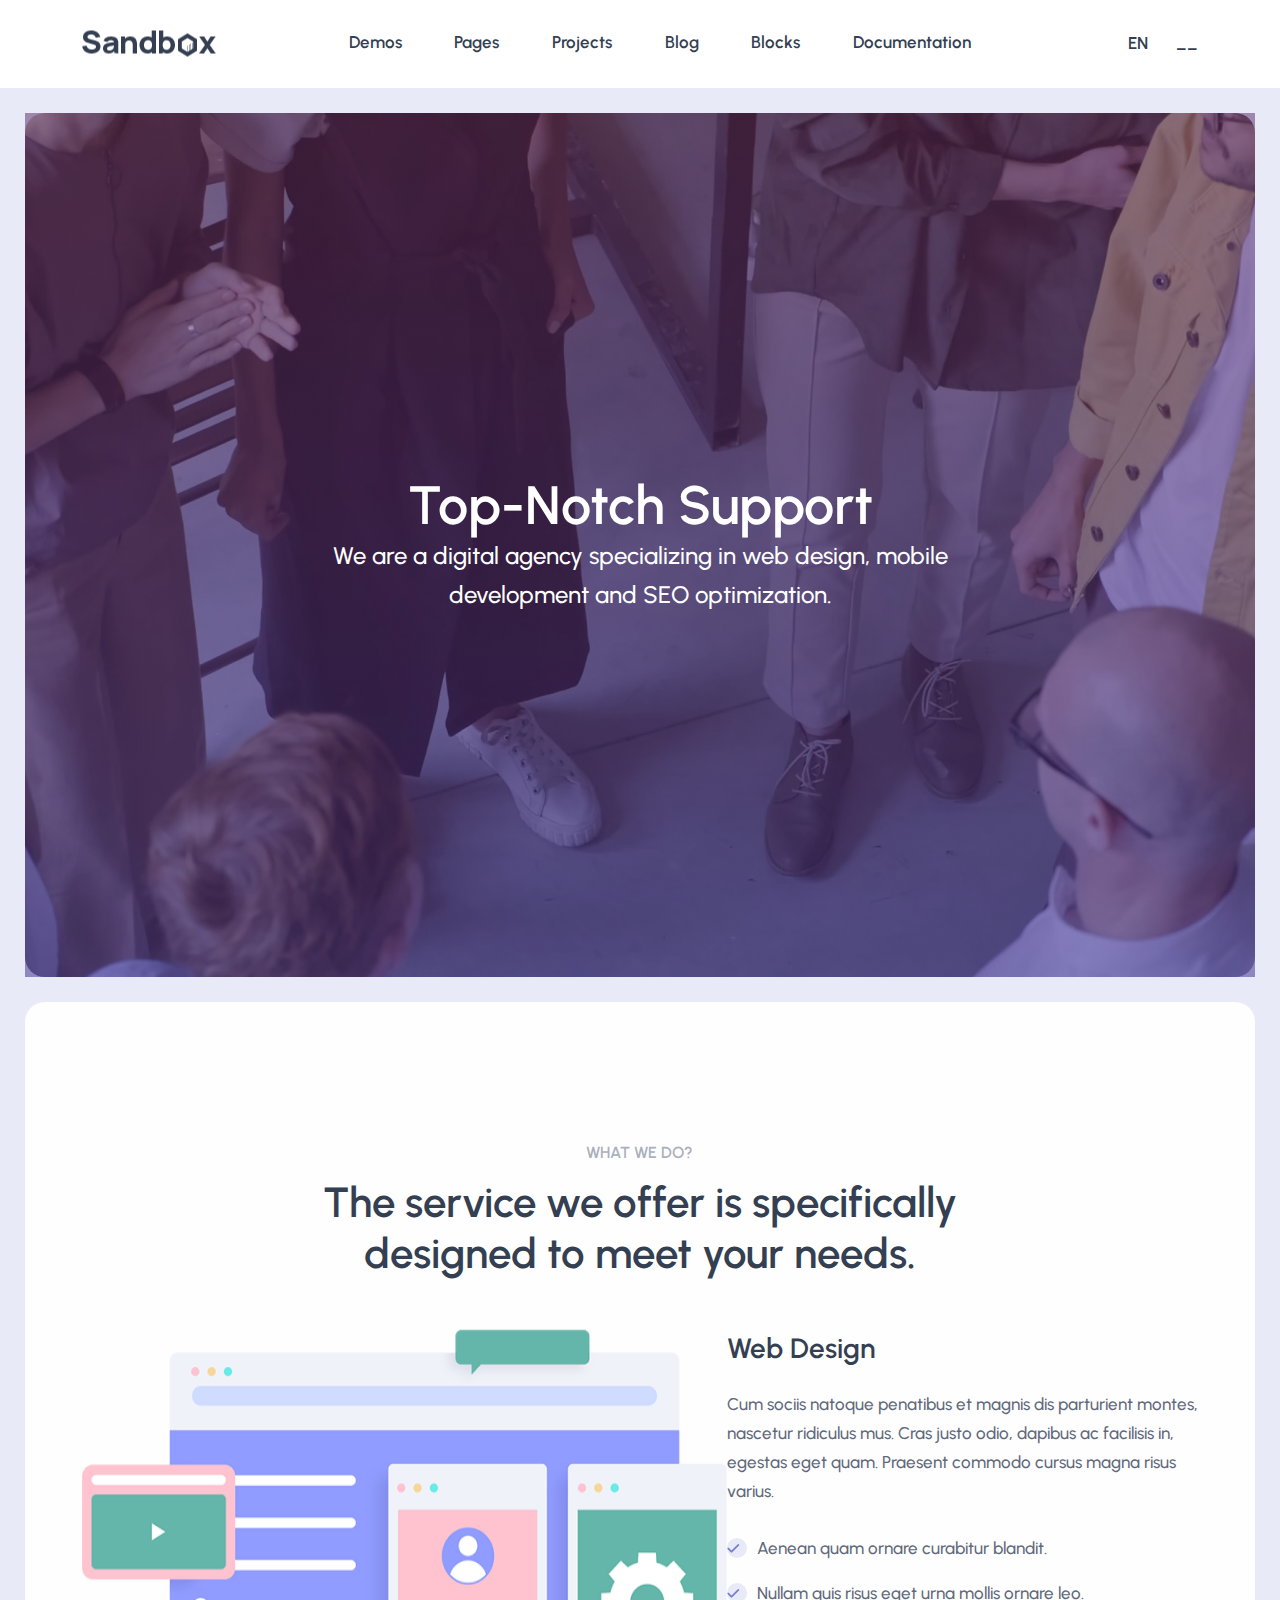
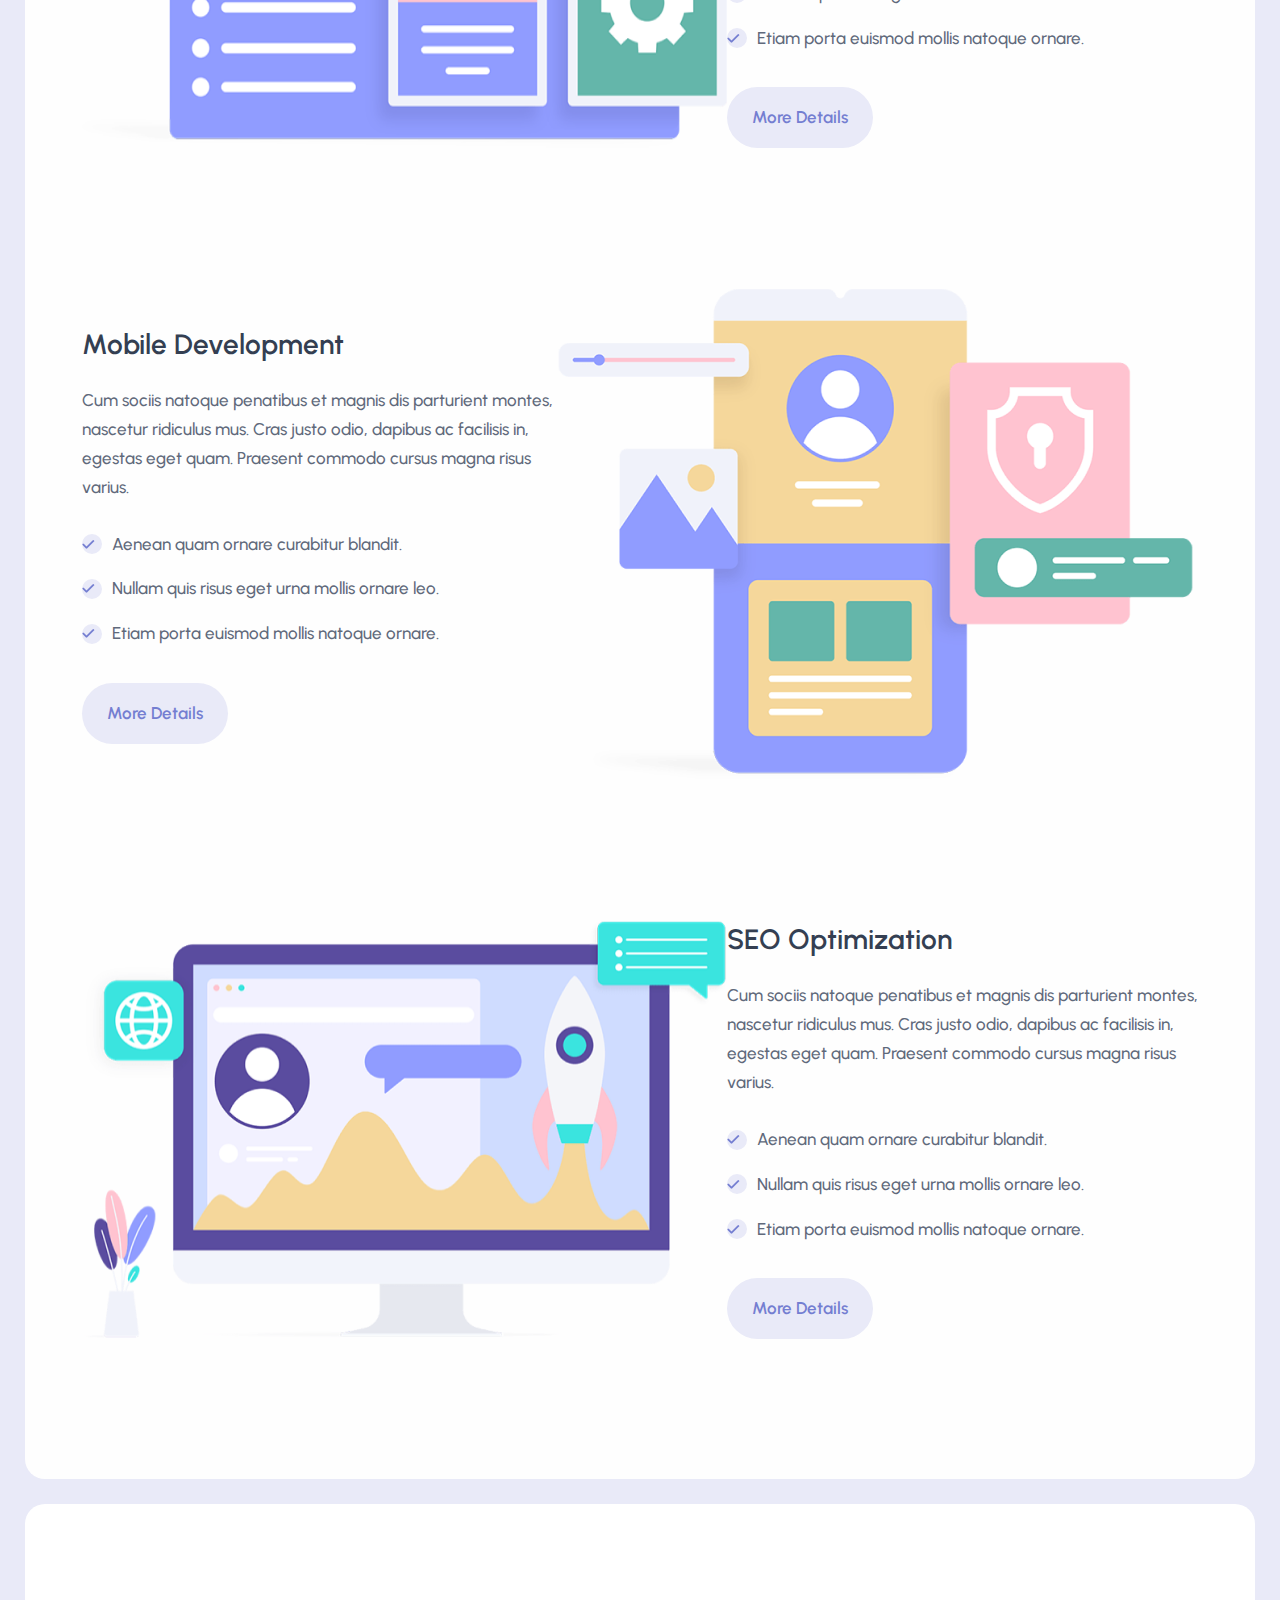
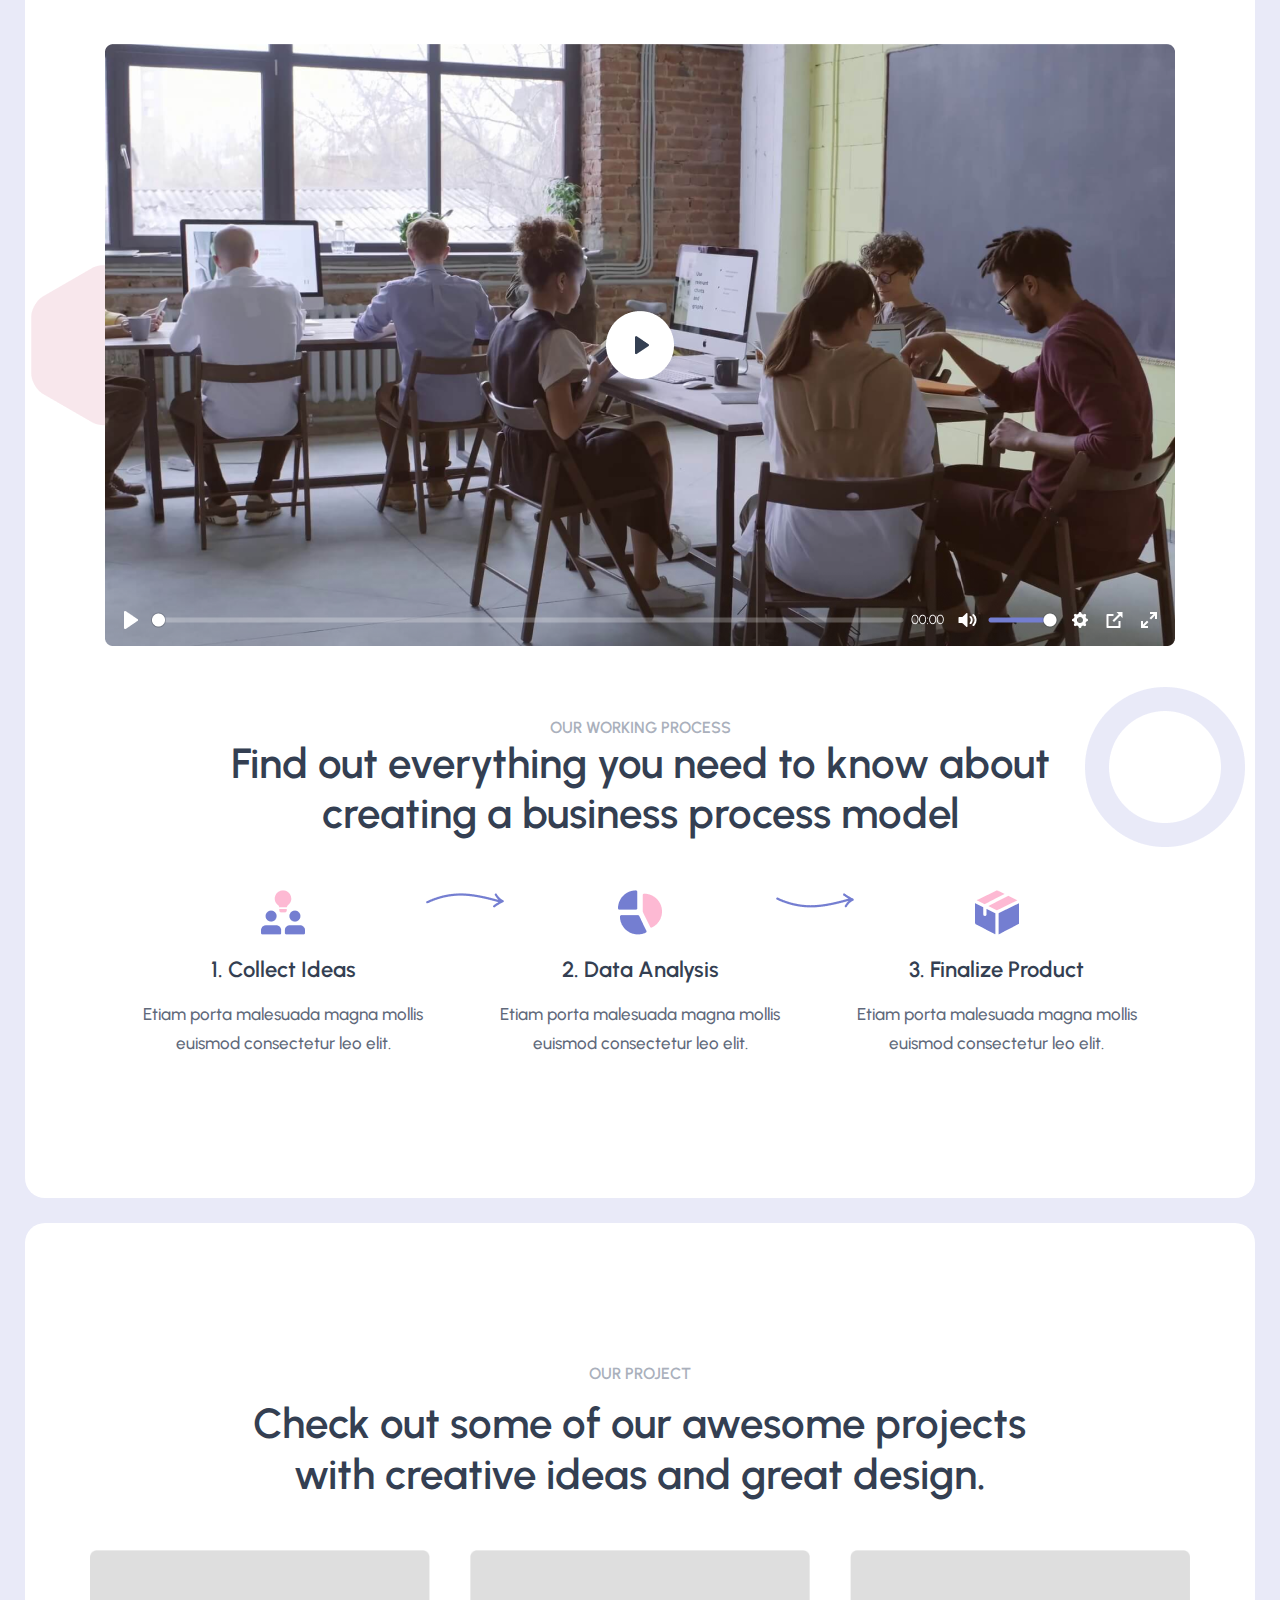
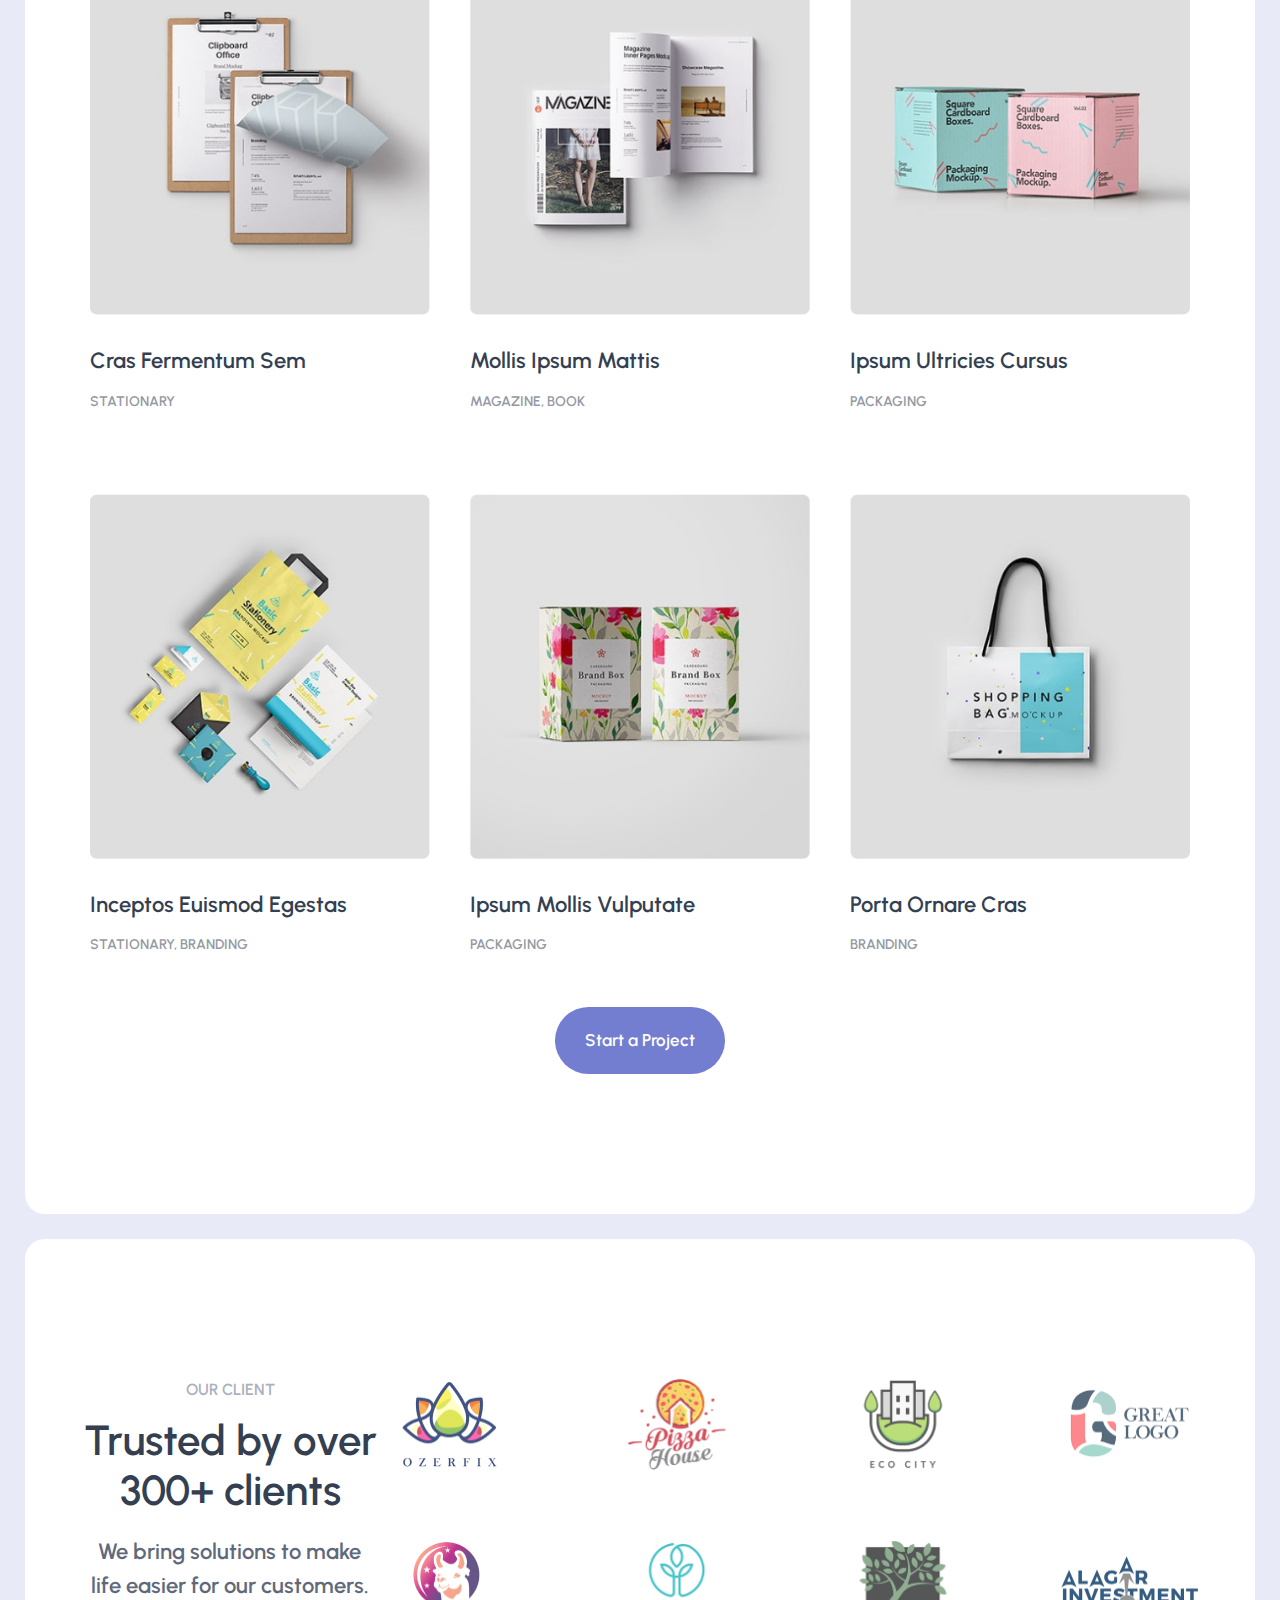
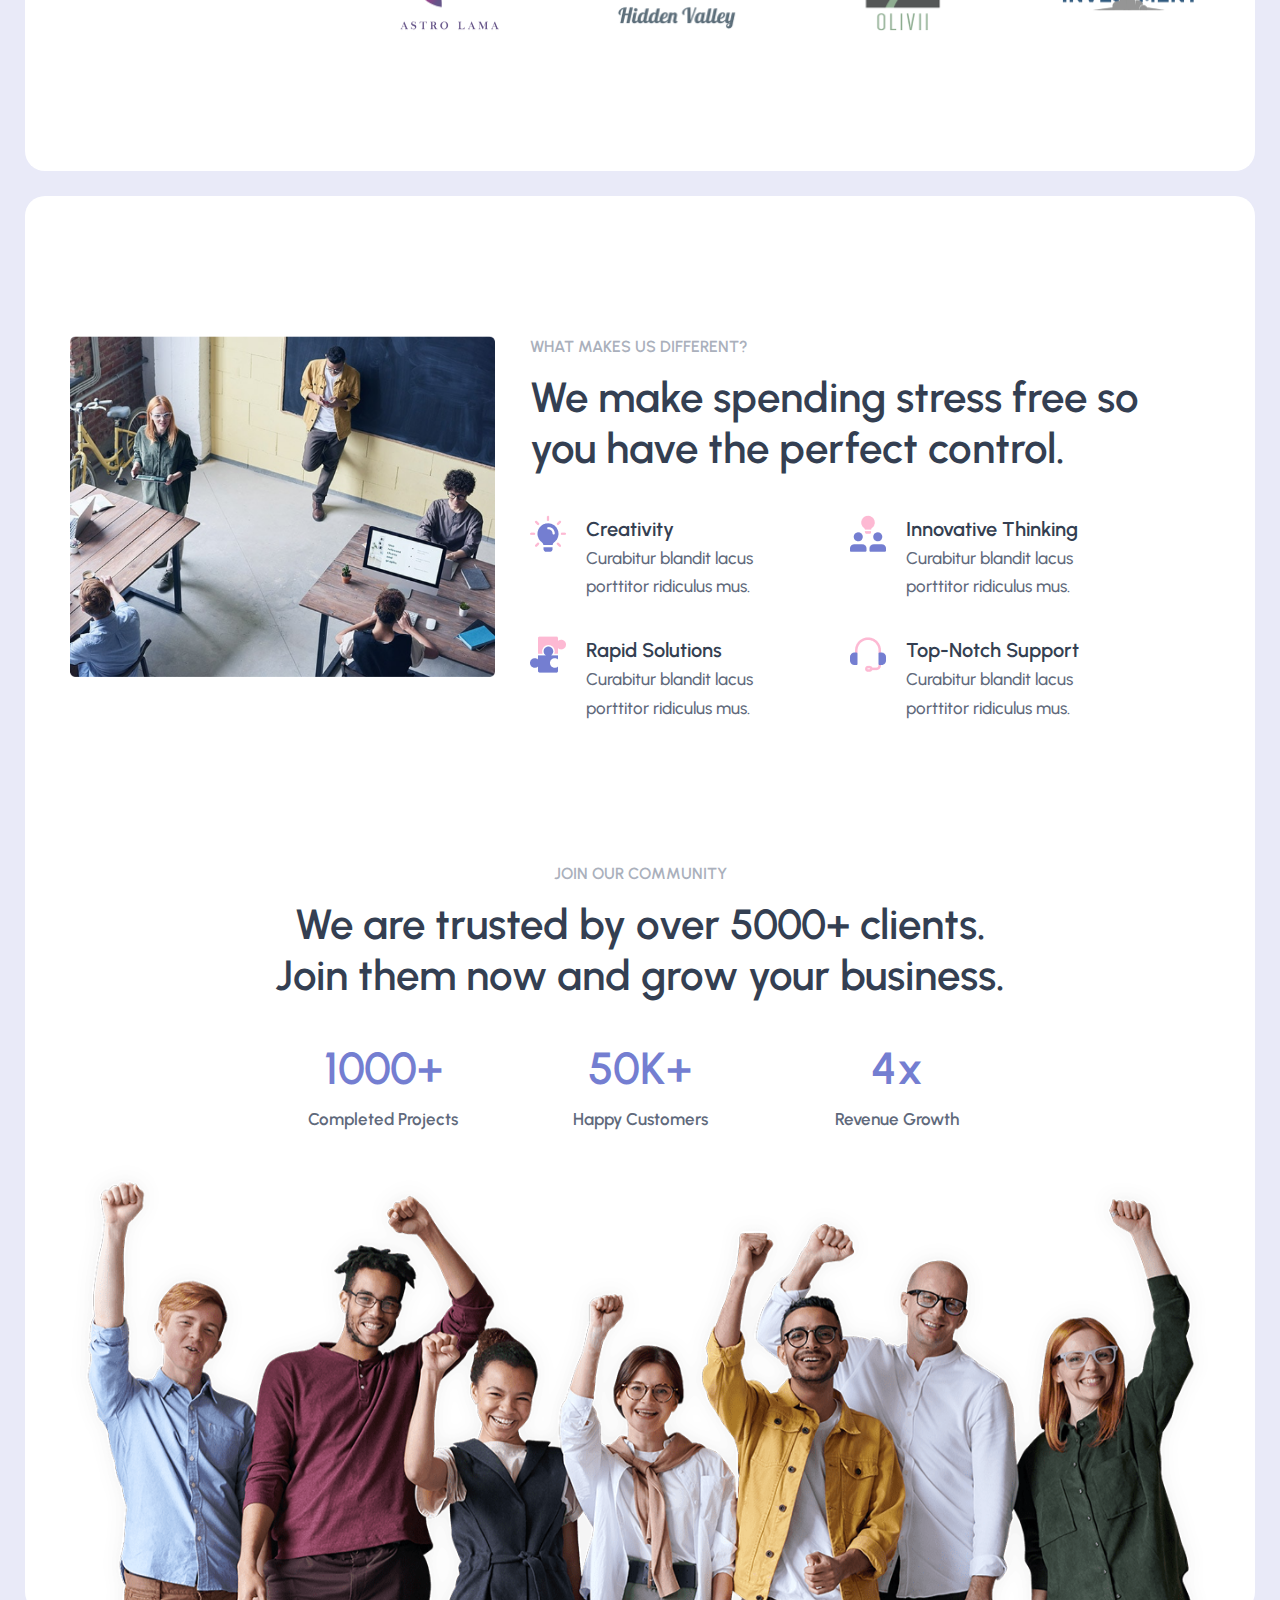
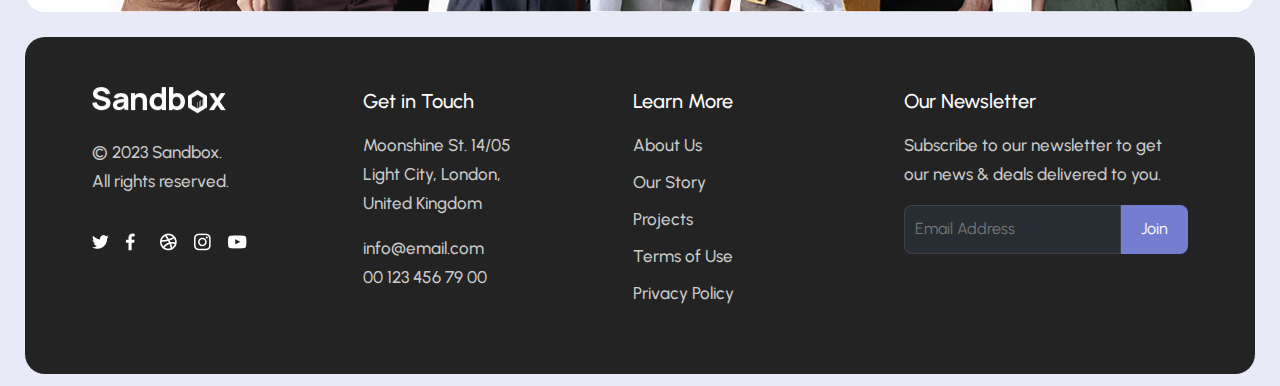
==== sandbox-html-main/index.html @ e6b22d53 "initial" ====
<!DOCTYPE html>
<html lang="en">
  <head>
    <meta charset="UTF-8" />
    <meta name="viewport" content="width=device-width, initial-scale=1.0" />
    <title>SendBox</title>

    <link
      href="https://cdn.jsdelivr.net/npm/bootstrap@5.3.0-alpha3/dist/css/bootstrap.min.css"
      rel="stylesheet"
    />
    <link
      rel="stylesheet"
      href="https://cdnjs.cloudflare.com/ajax/libs/font-awesome/6.0.0-beta3/css/all.min.css"
    />
    <link rel="preconnect" href="https://fonts.googleapis.com" />
    <link rel="preconnect" href="https://fonts.gstatic.com" crossorigin />
    <link
      href="https://fonts.googleapis.com/css2?family=Lora:ital,wght@0,400..700;1,400..700&family=Roboto:ital,wght@0,100;0,300;0,400;0,500;0,700;0,900;1,100;1,300;1,400;1,500;1,700;1,900&family=Urbanist:ital,wght@0,100..900;1,100..900&display=swap"
      rel="stylesheet"
    />
    <link rel="preconnect" href="https://fonts.googleapis.com" />
    <link rel="preconnect" href="https://fonts.gstatic.com" crossorigin />
    <link rel="stylesheet" href="./css/styles.css" />
    <link rel="stylesheet" href="./css/navbar.css" />
  </head>
  <body>
    <div class="navwraper">
      <div class="container navmain">
        <div class="navlogoholder">
          <img src="images/Link → logo-dark.png.png" alt="" />
        </div>
        <button class="hamburger">
          <span class="hamburger-line"></span>
          <span class="hamburger-line"></span>
          <span class="hamburger-line"></span>
        </button>
        <div class="navlinkwrap">
          <div class="navlinkhold">Demos</div>
          <div class="navlinkhold">Pages</div>
          <div class="navlinkhold">Projects</div>
          <div class="navlinkhold">Blog</div>
          <div class="navlinkhold">Blocks</div>
          <div class="navlinkhold">Documentation</div>
          <div class="mobile-navdrophold">
            <div>EN</div>
            <div>__</div>
            <div class="dropdown-content">
              <div>EN</div>
              <div>ES</div>
            </div>
          </div>
        </div>
        <div class="navdrophold">
          <div>EN</div>
          <div>__</div>
          <div class="dropdown-content">
            <div>EN</div>
            <div>ES</div>
          </div>
        </div>
      </div>
    </div>
    <div id="home"></div>
    <div id="whatwedo"></div>
    <div id="workingproc"></div>
    <div id="ourproject"></div>
    <div id="client"></div>
    <div id="difference"></div>
    <div id="footer"></div>

    <script>
      document.addEventListener("DOMContentLoaded", function () {
        const hamburger = document.querySelector(".hamburger");
        const navlinkwrap = document.querySelector(".navlinkwrap");
        const mobileNavdrophold = document.querySelector(".mobile-navdrophold");

        hamburger.addEventListener("click", function () {
          this.classList.toggle("active");
          navlinkwrap.classList.toggle("active");
        });

        mobileNavdrophold.addEventListener("click", function () {
          this.classList.toggle("active");
        });
      });
    </script>
    <script src="https://cdn.jsdelivr.net/npm/@popperjs/core@2.11.6/dist/umd/popper.min.js"></script>
    <script src="https://cdn.jsdelivr.net/npm/bootstrap@5.3.0-alpha3/dist/js/bootstrap.min.js"></script>
    <script>
      function loadComponent(url, elementId) {
        fetch(url)
          .then((response) => response.text())
          .then((data) => {
            document.getElementById(elementId).innerHTML = data;
          })
          .catch((error) => console.log("Error loading component:", error));
      }

      document.addEventListener("DOMContentLoaded", function () {
        loadComponent("home.html", "home");
        loadComponent("whatwedo.html", "whatwedo");
        loadComponent("workingproc.html", "workingproc");
        loadComponent("ourproject.html", "ourproject");
        loadComponent("client.html", "client");
        loadComponent("difference.html", "difference");
        loadComponent("footer.html", "footer");
      });
    </script>
  </body>
</html>
---- sandbox-html-main/css/styles.css ----
*{
    margin: 0;
    padding: 0;
    box-sizing: border-box;
}

body{
   
    font-family: "Urbanist", sans-serif;

}
---- sandbox-html-main/css/navbar.css ----
.navwraper {
  background-color: white;
  width: 100%;
}
.navmain {
  padding: 0;
  display: flex;
  justify-content: space-between;
}
.navlogoholder {
  display: flex;
  justify-content: center;
  align-items: center;
}
.navlinkwrap {
  display: flex;
}
.navlinkhold {
  padding: 28px 32.65px 30.9px 20px;
  font-weight:600;
  font-size:17px ;
  line-height: 28.9px;
  color:#343F52 ;
}
.navdrophold {
  display: flex;
  gap: 16px;
  justify-content: center;
  align-items: center;
  position: relative;
  cursor: pointer;
  user-select: none;
  font-weight:600;
  font-size:17px ;
  line-height: 28.9px;
  color:#343F52 ;
}

.navlinkhold:hover {
  color: #747ED1; 
  cursor: pointer;
}
.navdrophold:hover{
  color: #747ED1; 
  cursor: pointer;
}

 
.dropdown-content {
  display: none;
  position: absolute;
  top: 15;
  left: 0;
  background-color: #f9f9f9;
  min-width: 60px;
  box-shadow: 0 2px 5px rgba(0, 0, 0, 0.2);
  z-index: 1;
}
.dropdown-content div {
  padding: 8px 12px;
  text-align: center;
  cursor: pointer;
}
.dropdown-content div:hover {
  background-color: #f1f1f1;
}
.navdrophold:hover .dropdown-content {
  display: block;
}
.navdrophold > div:first-child {
  padding: 8px 12px;
}
.navdrophold > div:last-child {
  height: 0px;
  background-color: #333;
  width: 20px;
}

.hamburger {
  display: none;
  cursor: pointer;
  padding: 15px;
  background: none;
  border: none;
}
.hamburger-line {
  display: block;
  width: 25px;
  height: 3px;
  margin: 5px auto;
  background-color: #333;
  transition: all 0.3s ease-in-out;
}
.mobile-navdrophold {
  display: none;
}

@media screen and (max-width: 992px) {
  .hamburger {
    display: block;
  }
  .navmain {
    position: relative;
    padding: 10px 15px;
  }
  .navlinkwrap {
    display: none;
    position: absolute;
    top: 100%;
    left: 0;
    width: 100%;
    background-color: white;
    flex-direction: column;
    box-shadow: 0 2px 5px rgba(0, 0, 0, 0.1);
    z-index: 1000;
  }
  .navlinkwrap.active {
    display: flex;
  }
  .navlinkhold {
    padding: 15px 20px;
    border-bottom: 1px solid #eee;
  }
  .navdrophold {
    display: none;
  }
  .mobile-navdrophold {
    padding: 15px 20px;
    border-bottom: 1px solid #eee;
    display: flex;
    gap: 16px;
    align-items: center;
    position: relative;
  }
  .mobile-navdrophold .dropdown-content {
    position: static;
    display: none;
    margin-top: 10px;
    box-shadow: none;
    background-color: #f9f9f9;
  }
  .mobile-navdrophold.active .dropdown-content {
    display: block;
  }
  .hamburger.active .hamburger-line:nth-child(2) {
    opacity: 0;
  }
  .hamburger.active .hamburger-line:nth-child(1) {
    transform: translateY(8px) rotate(45deg);
  }
  .hamburger.active .hamburger-line:nth-child(3) {
    transform: translateY(-8px) rotate(-45deg);
  }
}
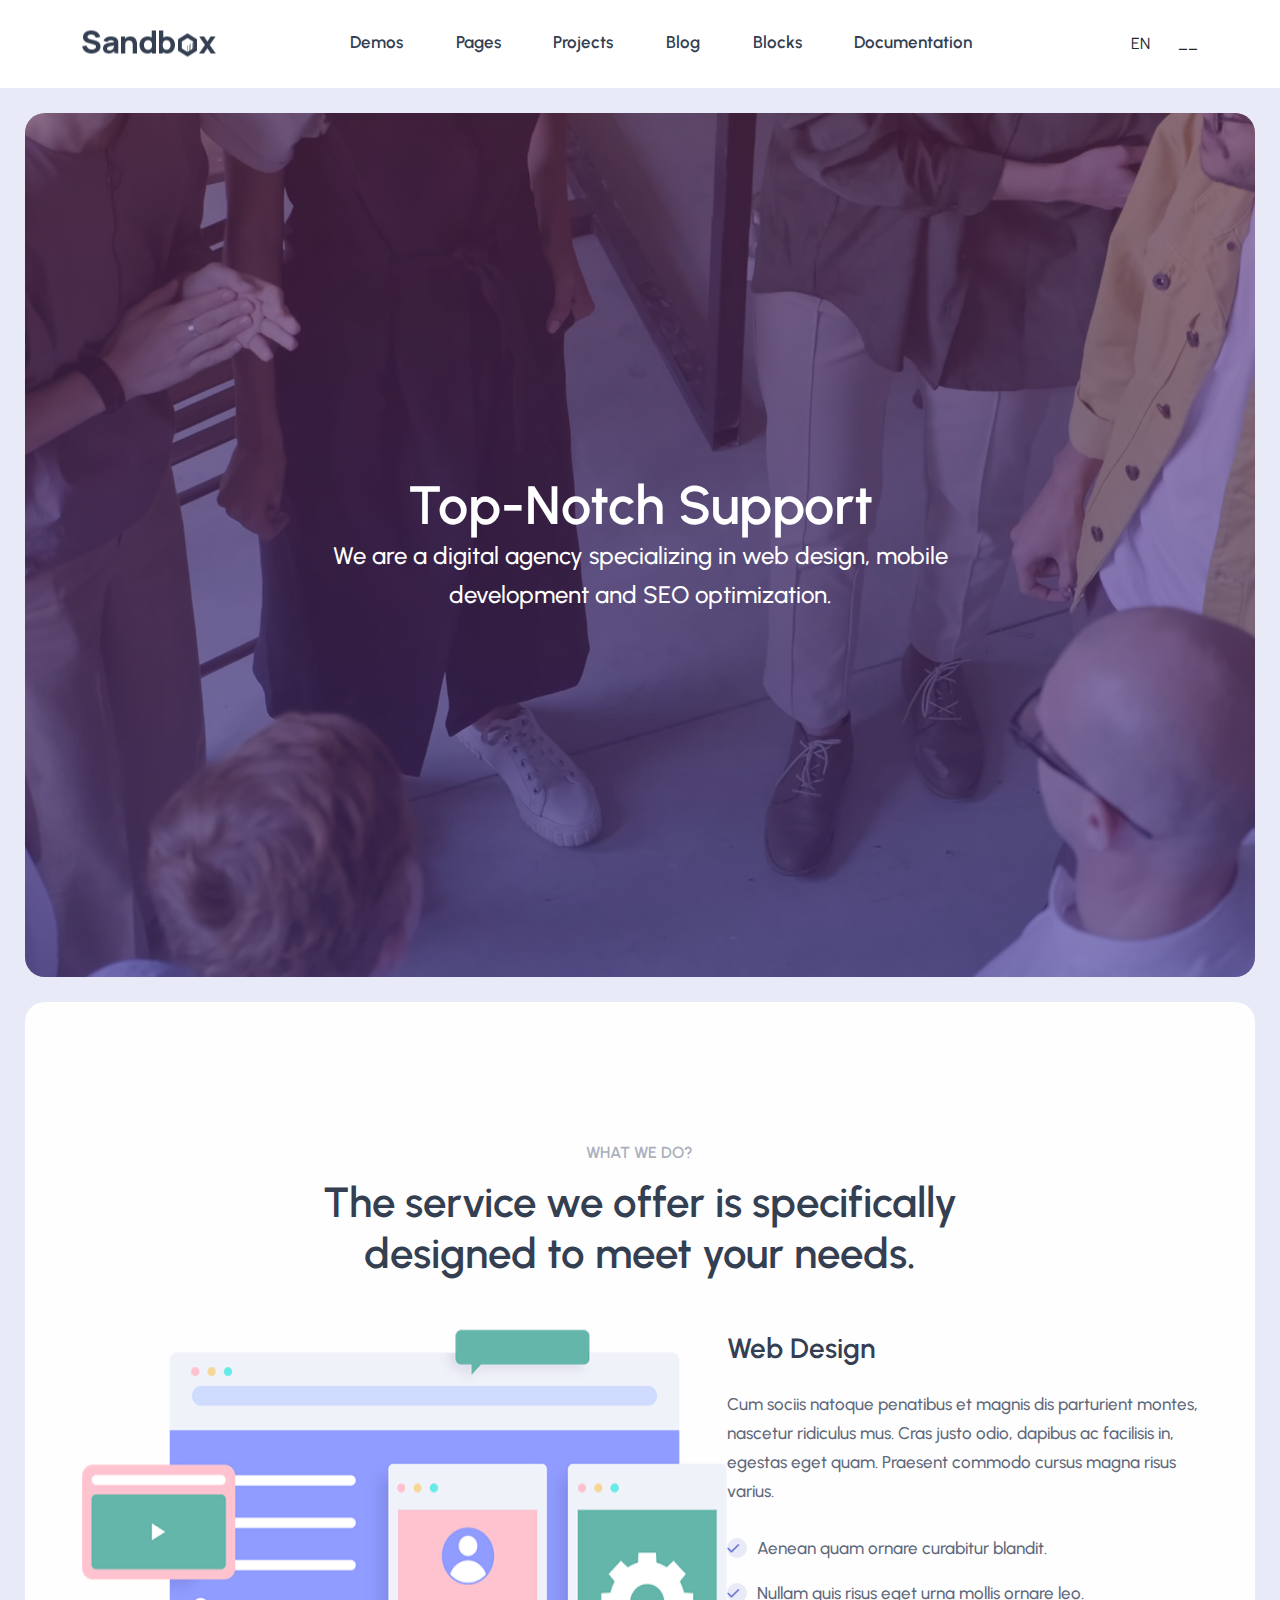
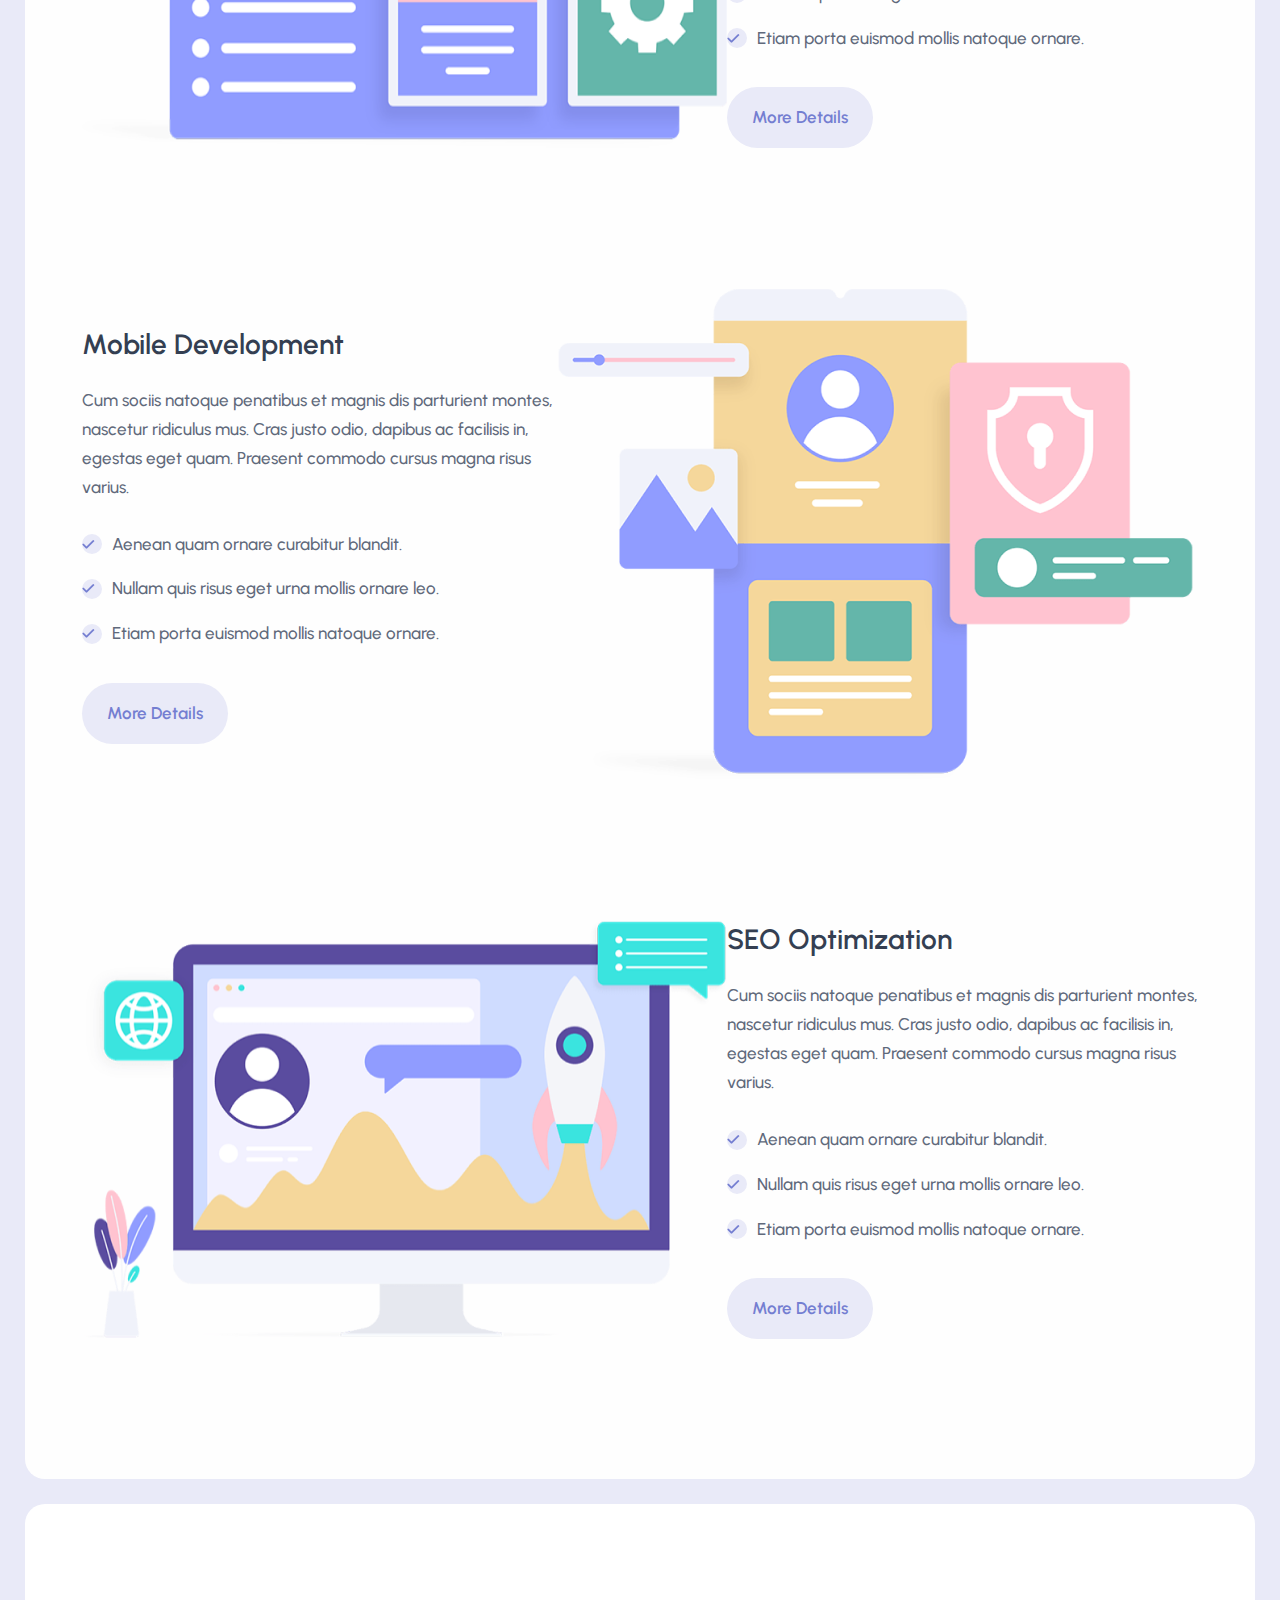
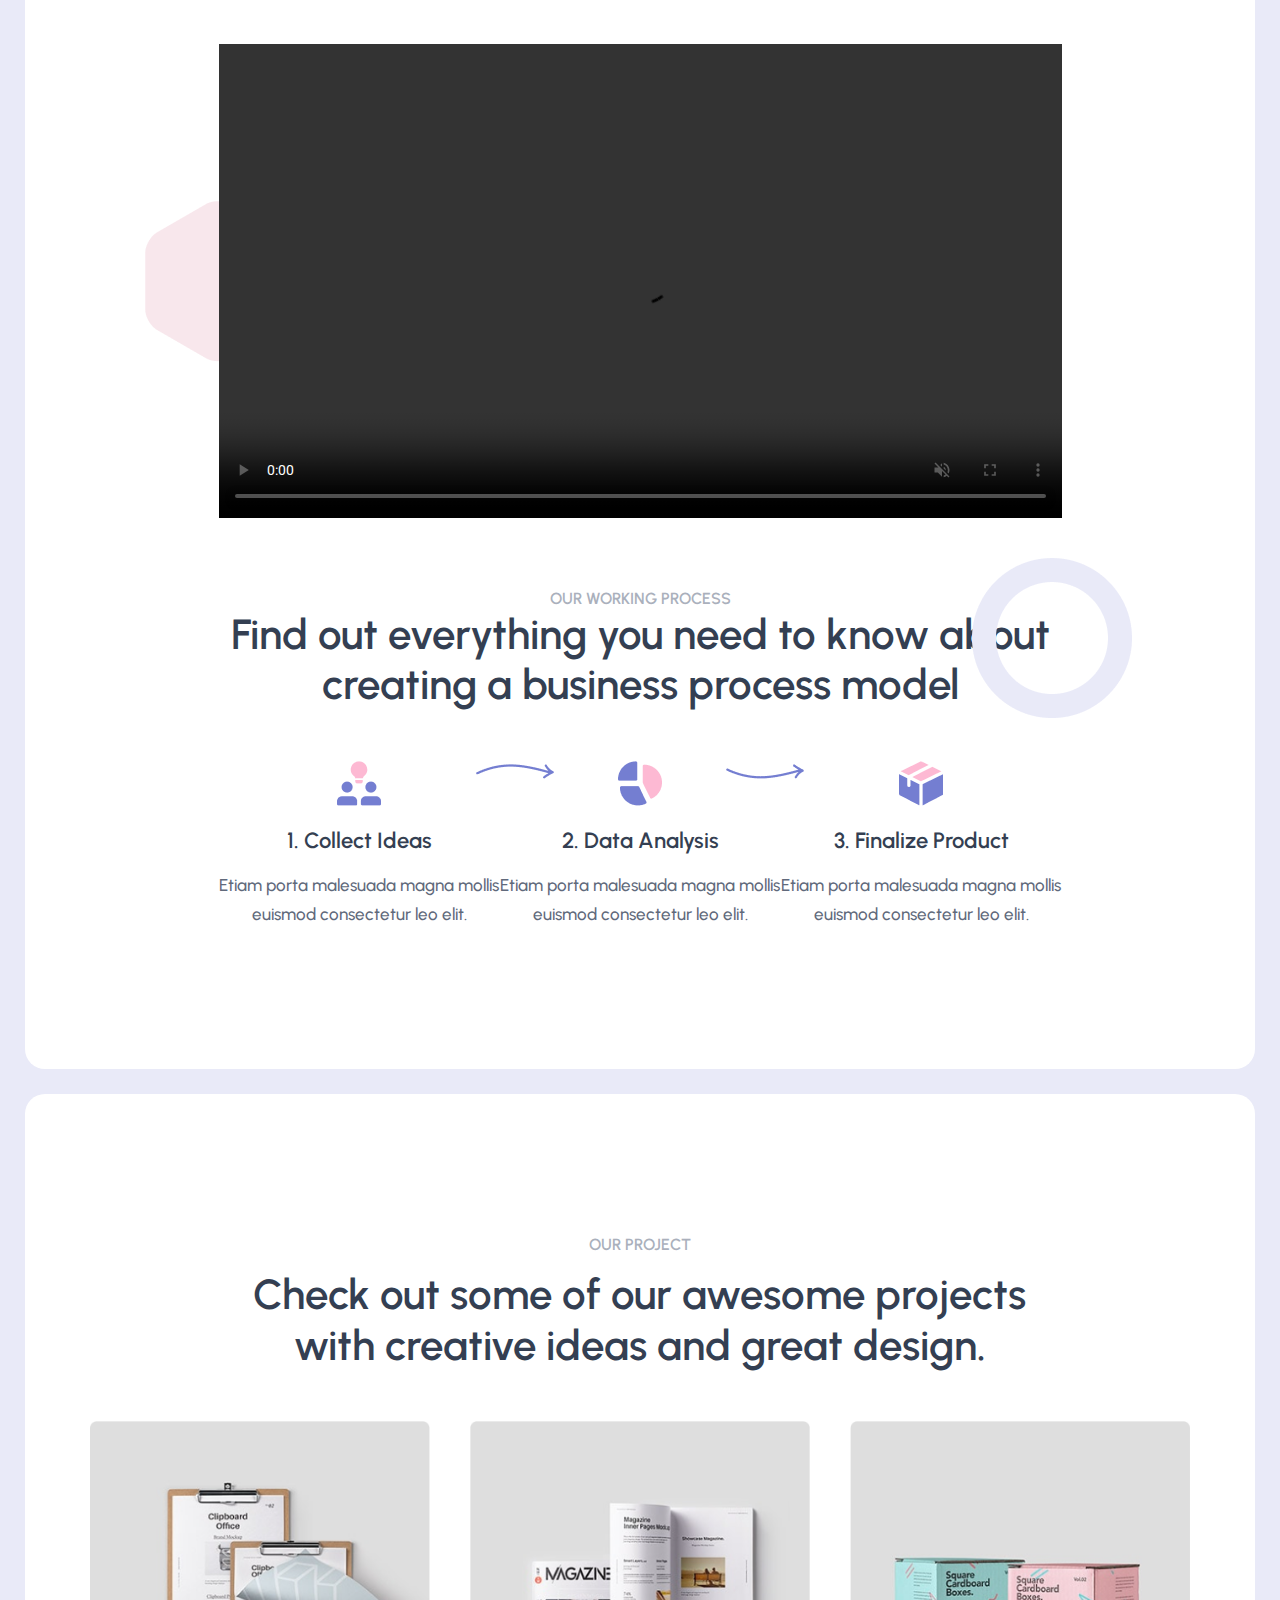
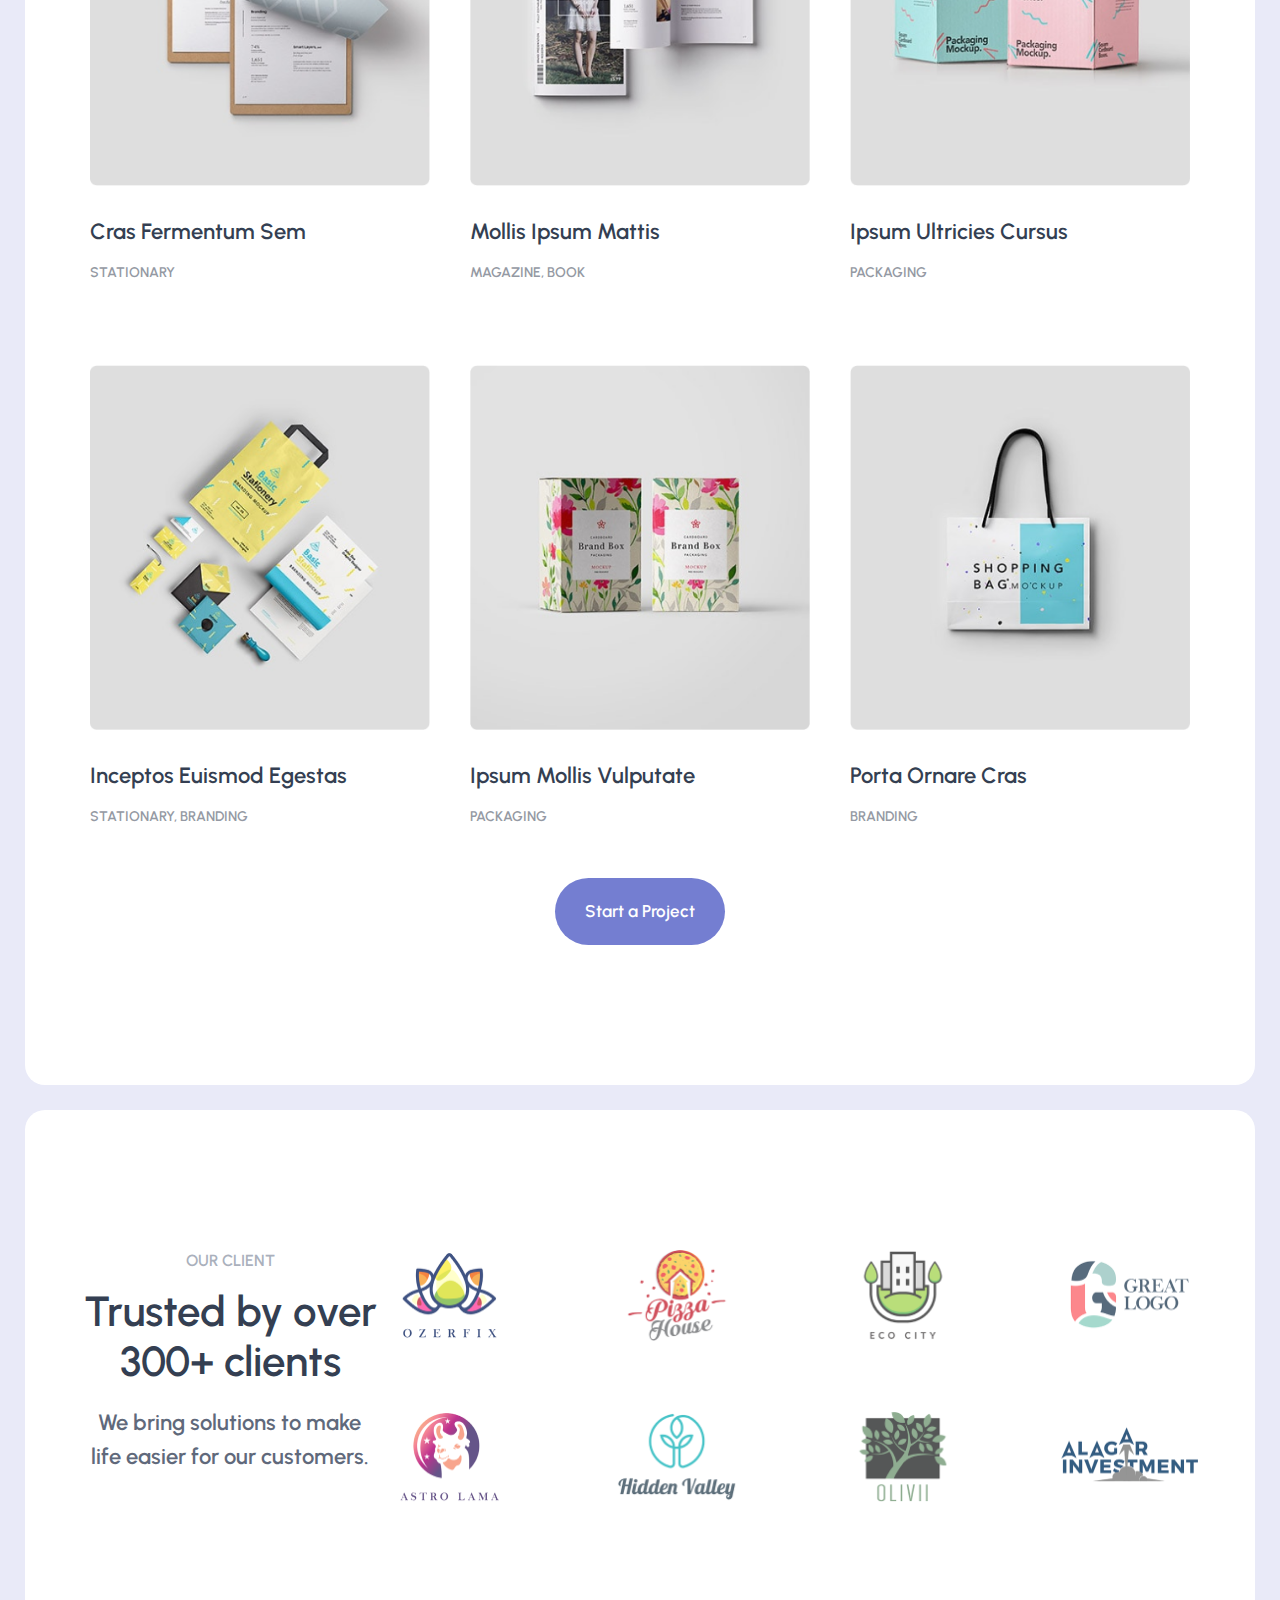
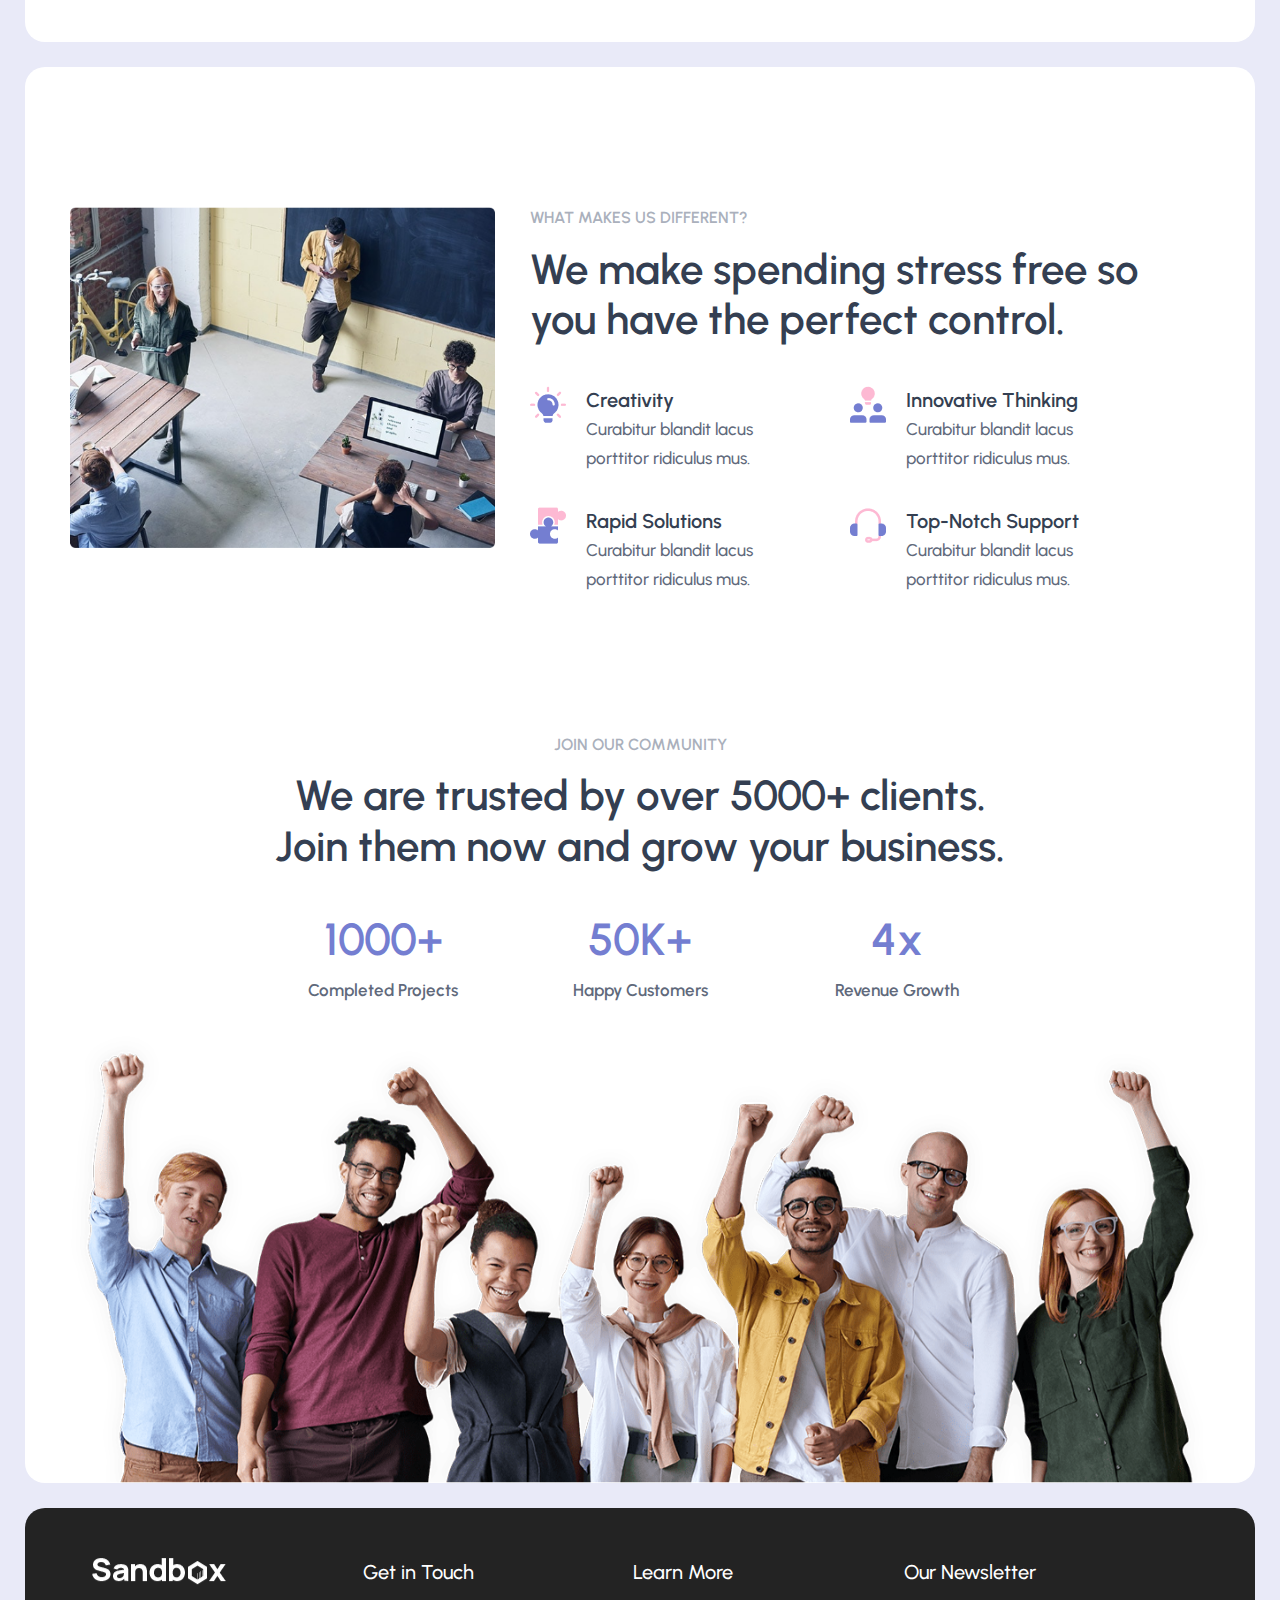
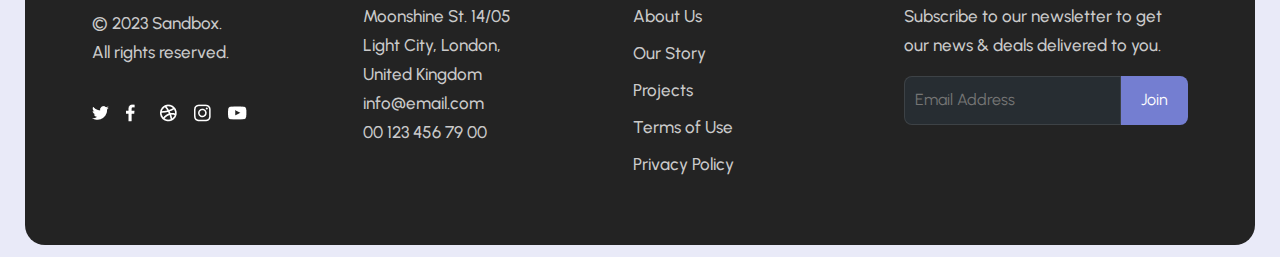
==== commit e30c96b9: "second" ====
--- a/sandbox-html-main/index.html
+++ b/sandbox-html-main/index.html
@@ -36,12 +36,12 @@
           <span class="hamburger-line"></span>
         </button>
         <div class="navlinkwrap">
-          <div class="navlinkhold">Demos</div>
-          <div class="navlinkhold">Pages</div>
-          <div class="navlinkhold">Projects</div>
-          <div class="navlinkhold">Blog</div>
-          <div class="navlinkhold">Blocks</div>
-          <div class="navlinkhold">Documentation</div>
+          <div class="navlinkhold"><a href="" class="navlinkholdatag">Demos</a></div>
+          <div class="navlinkhold"><a href="" class="navlinkholdatag">Pages</a></div>
+          <div class="navlinkhold"><a href="" class="navlinkholdatag">Projects</a></div>
+          <div class="navlinkhold"><a href="" class="navlinkholdatag">Blog</a></div>
+          <div class="navlinkhold"><a href="" class="navlinkholdatag">Blocks</a></div>
+          <div class="navlinkhold"><a href="" class="navlinkholdatag">Documentation</a></div>
           <div class="mobile-navdrophold">
             <div>EN</div>
             <div>__</div>
--- a/sandbox-html-main/css/navbar.css
+++ b/sandbox-html-main/css/navbar.css
@@ -30,13 +30,18 @@
   position: relative;
   cursor: pointer;
   user-select: none;
+  
+}
+.navlinkholdatag{
+  text-decoration: none;
   font-weight:600;
   font-size:17px ;
   line-height: 28.9px;
   color:#343F52 ;
+  cursor: pointer;
 }
 
-.navlinkhold:hover {
+.navlinkholdatag:hover {
   color: #747ED1; 
   cursor: pointer;
 }
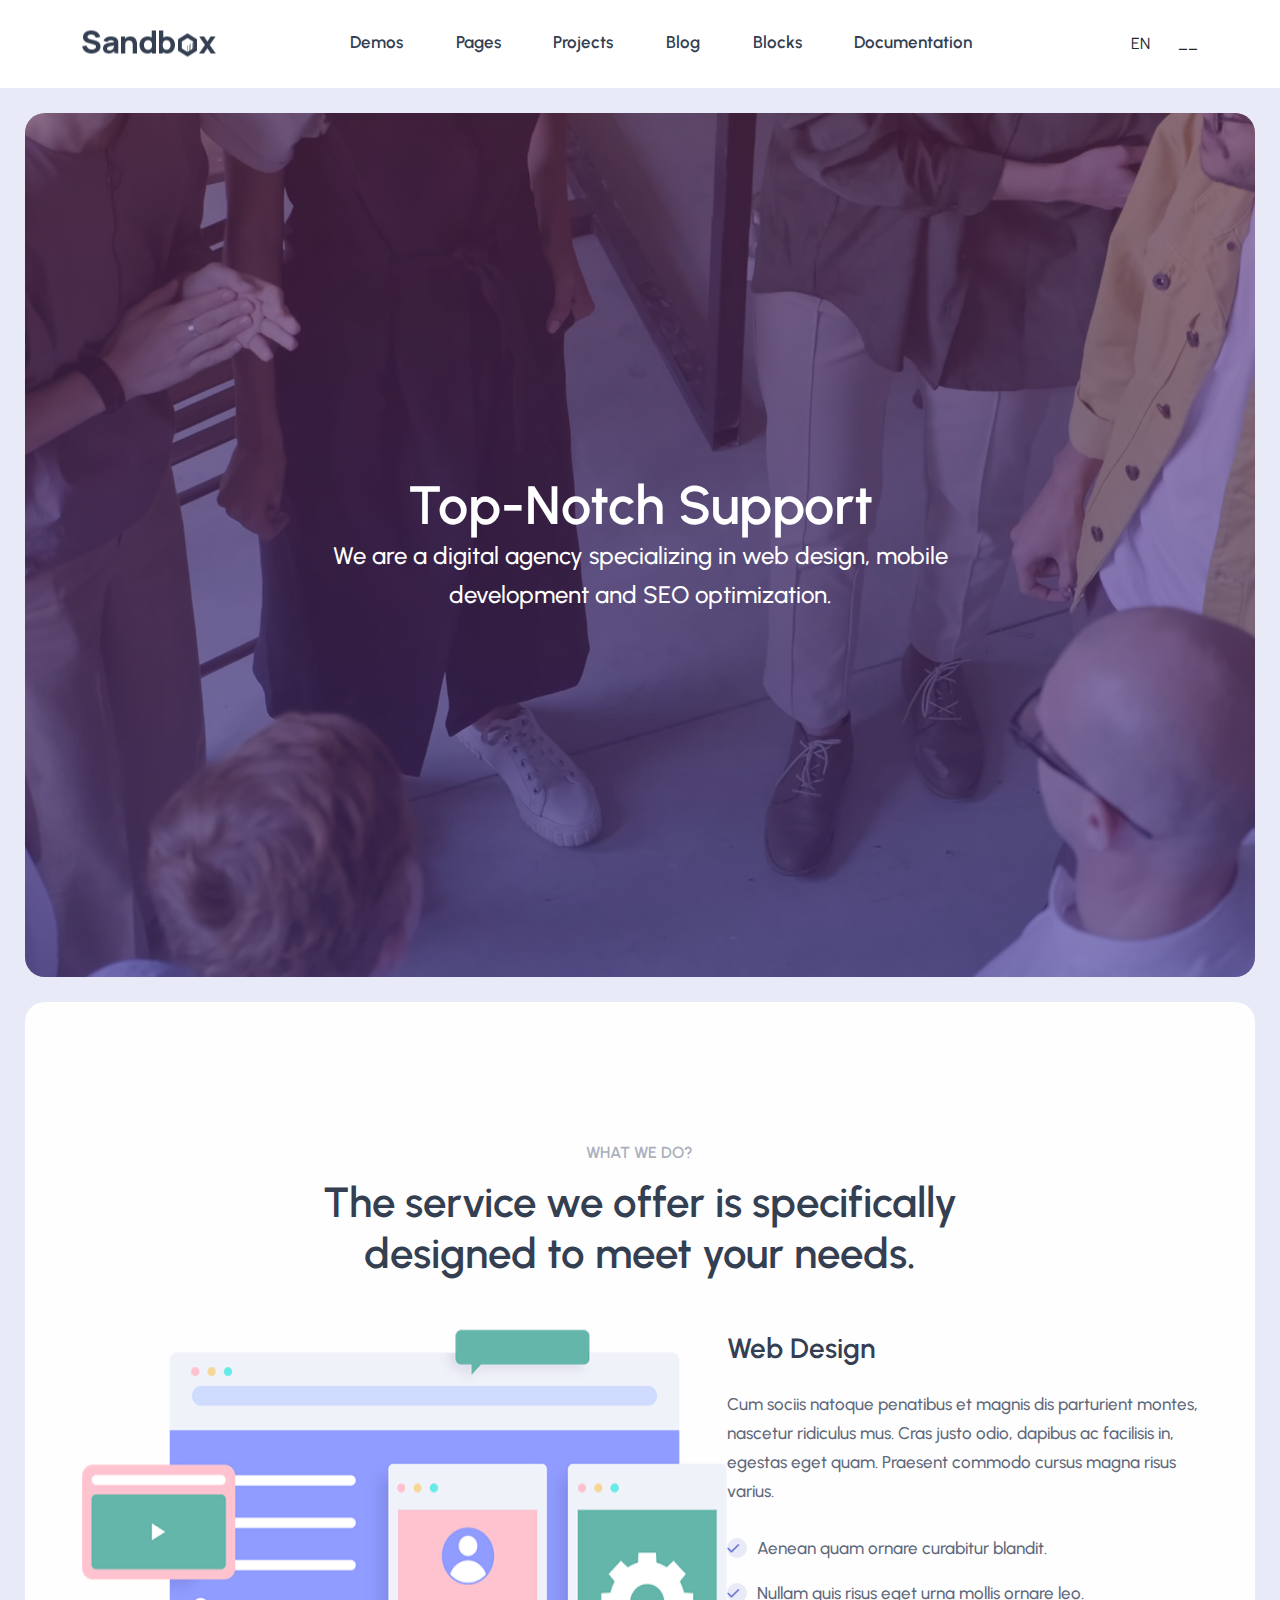
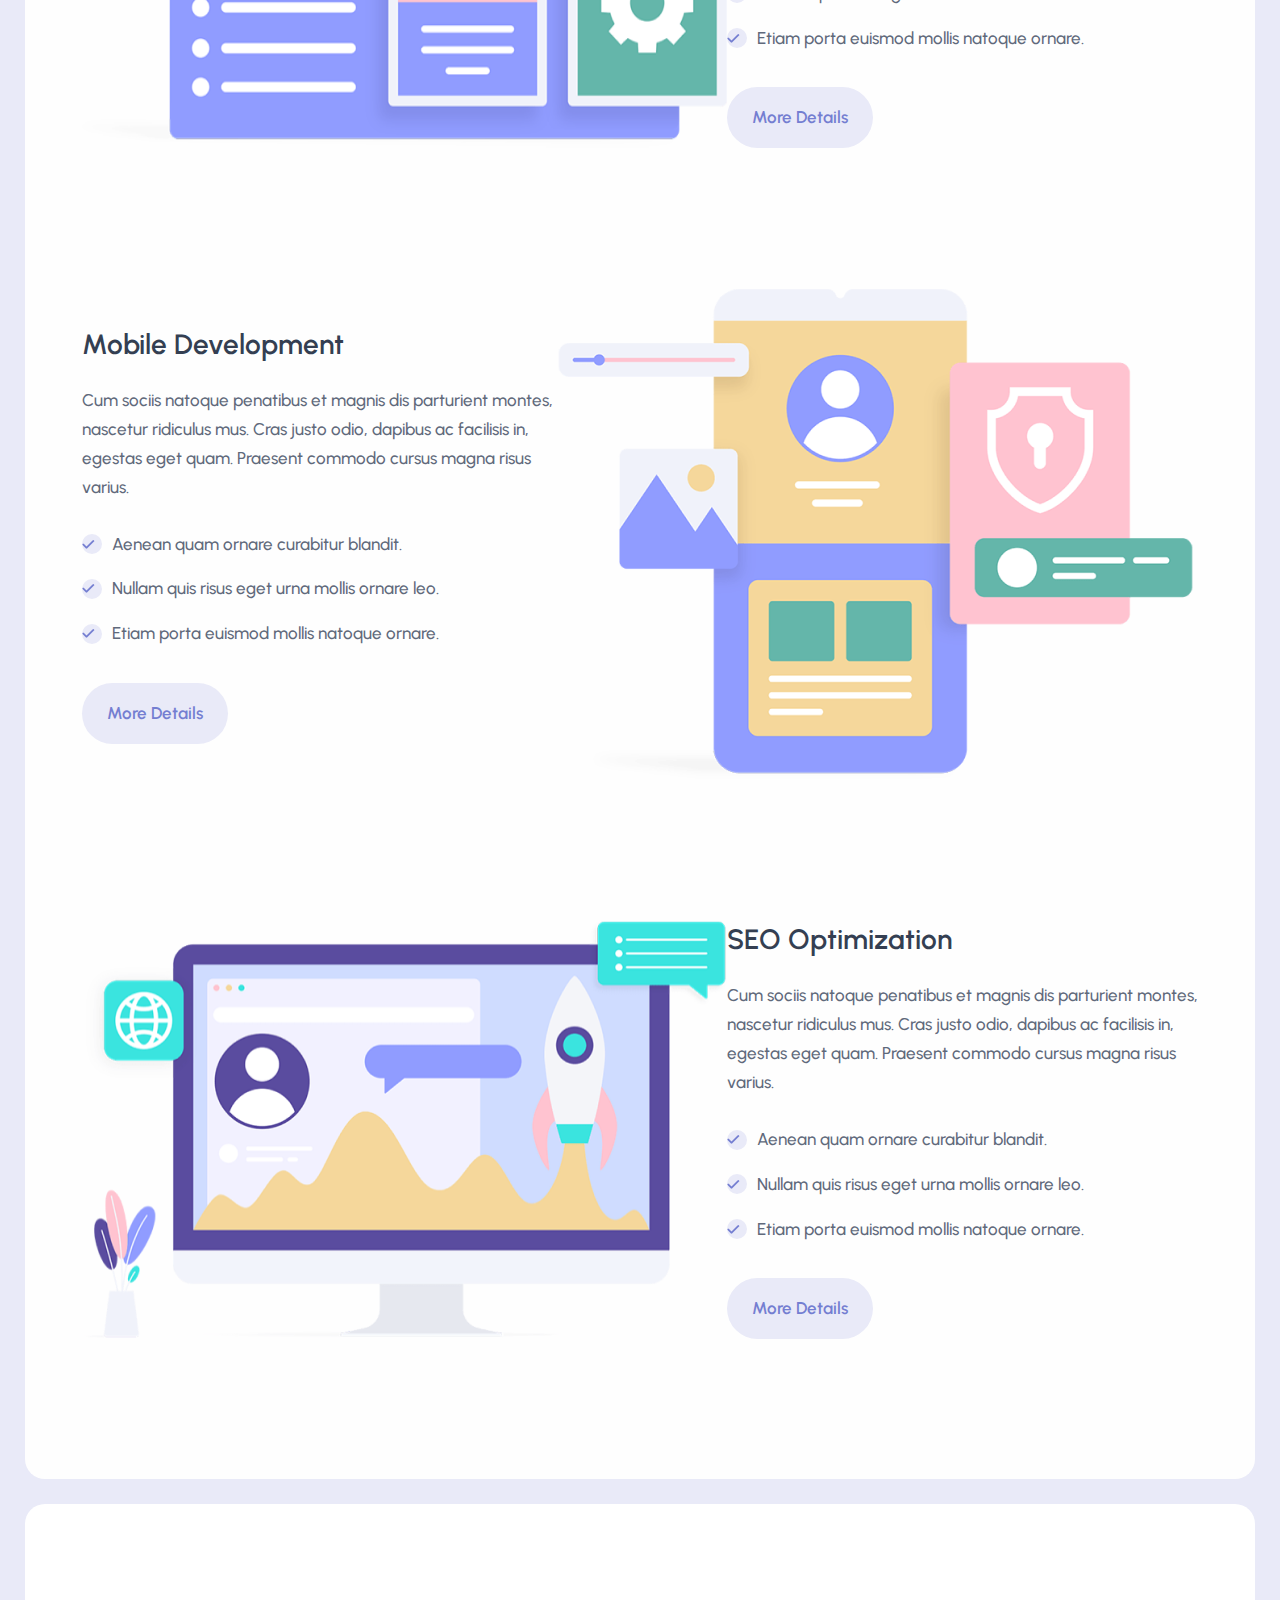
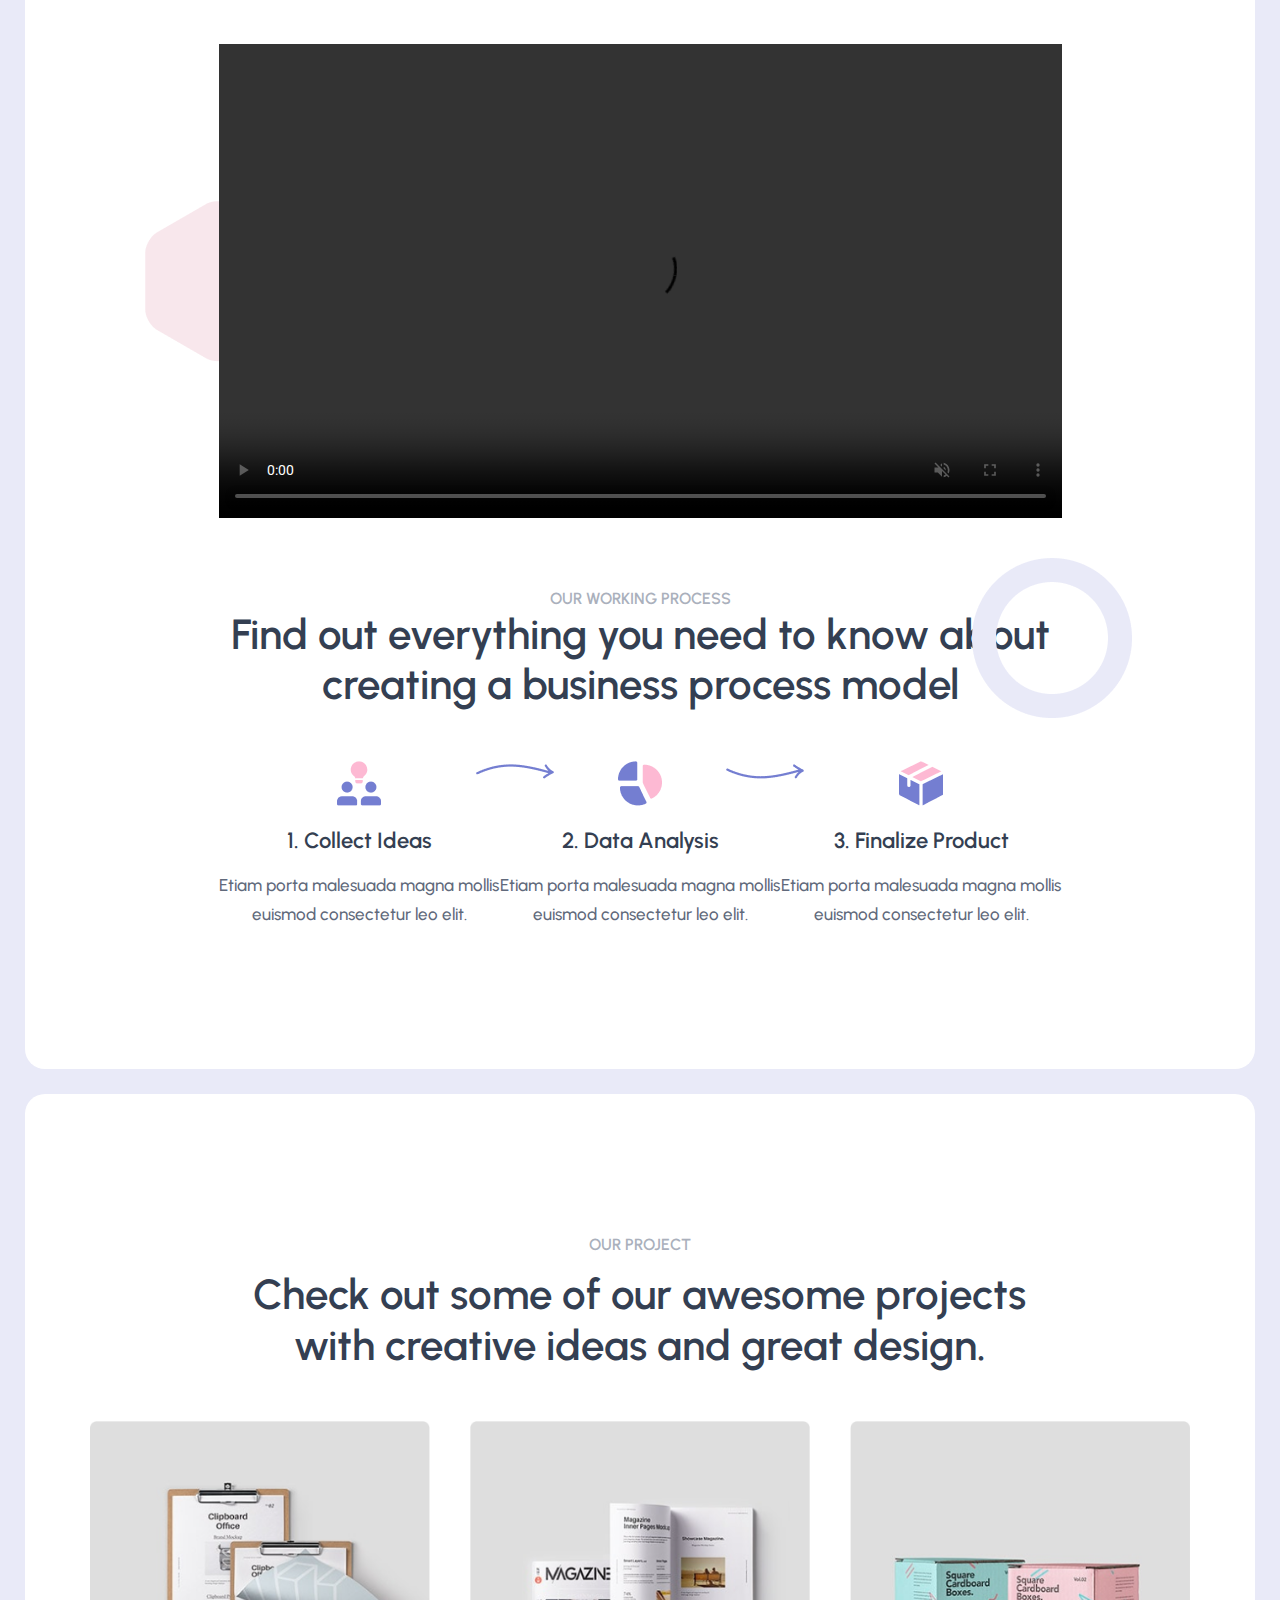
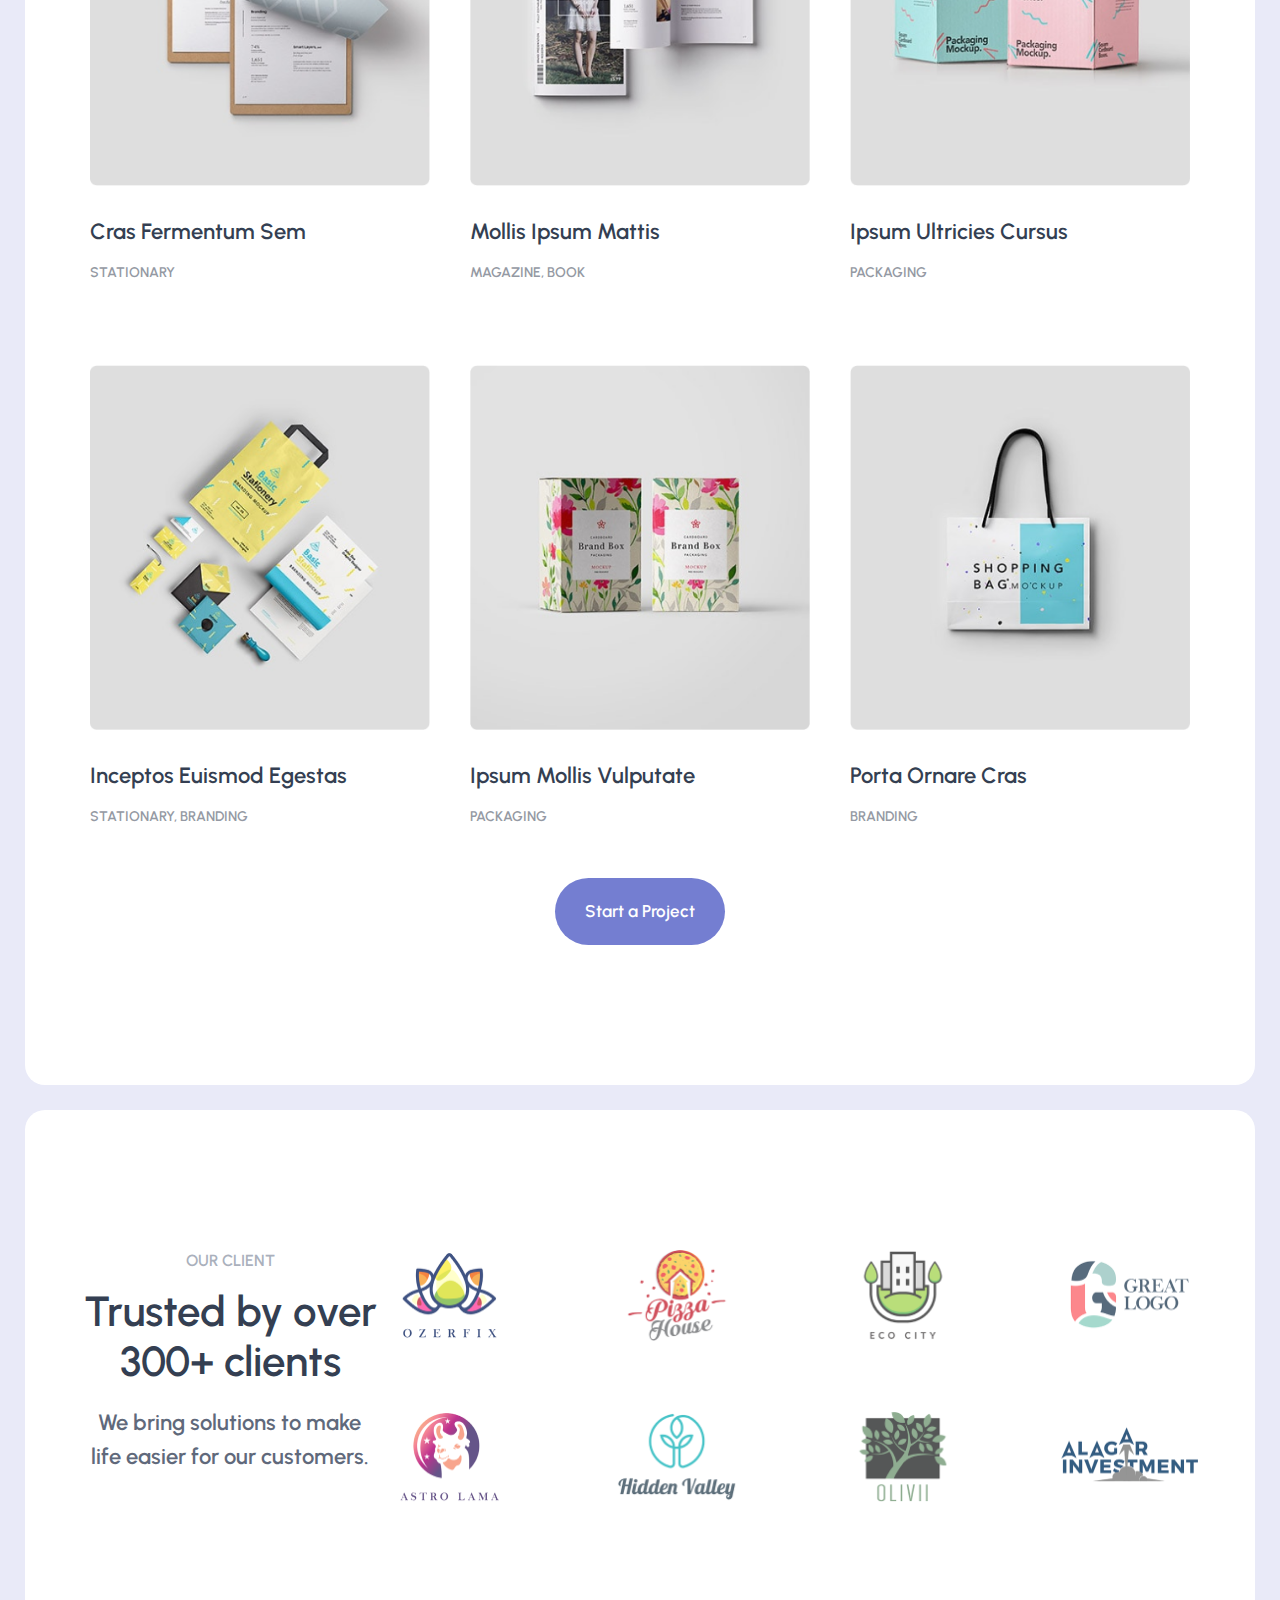
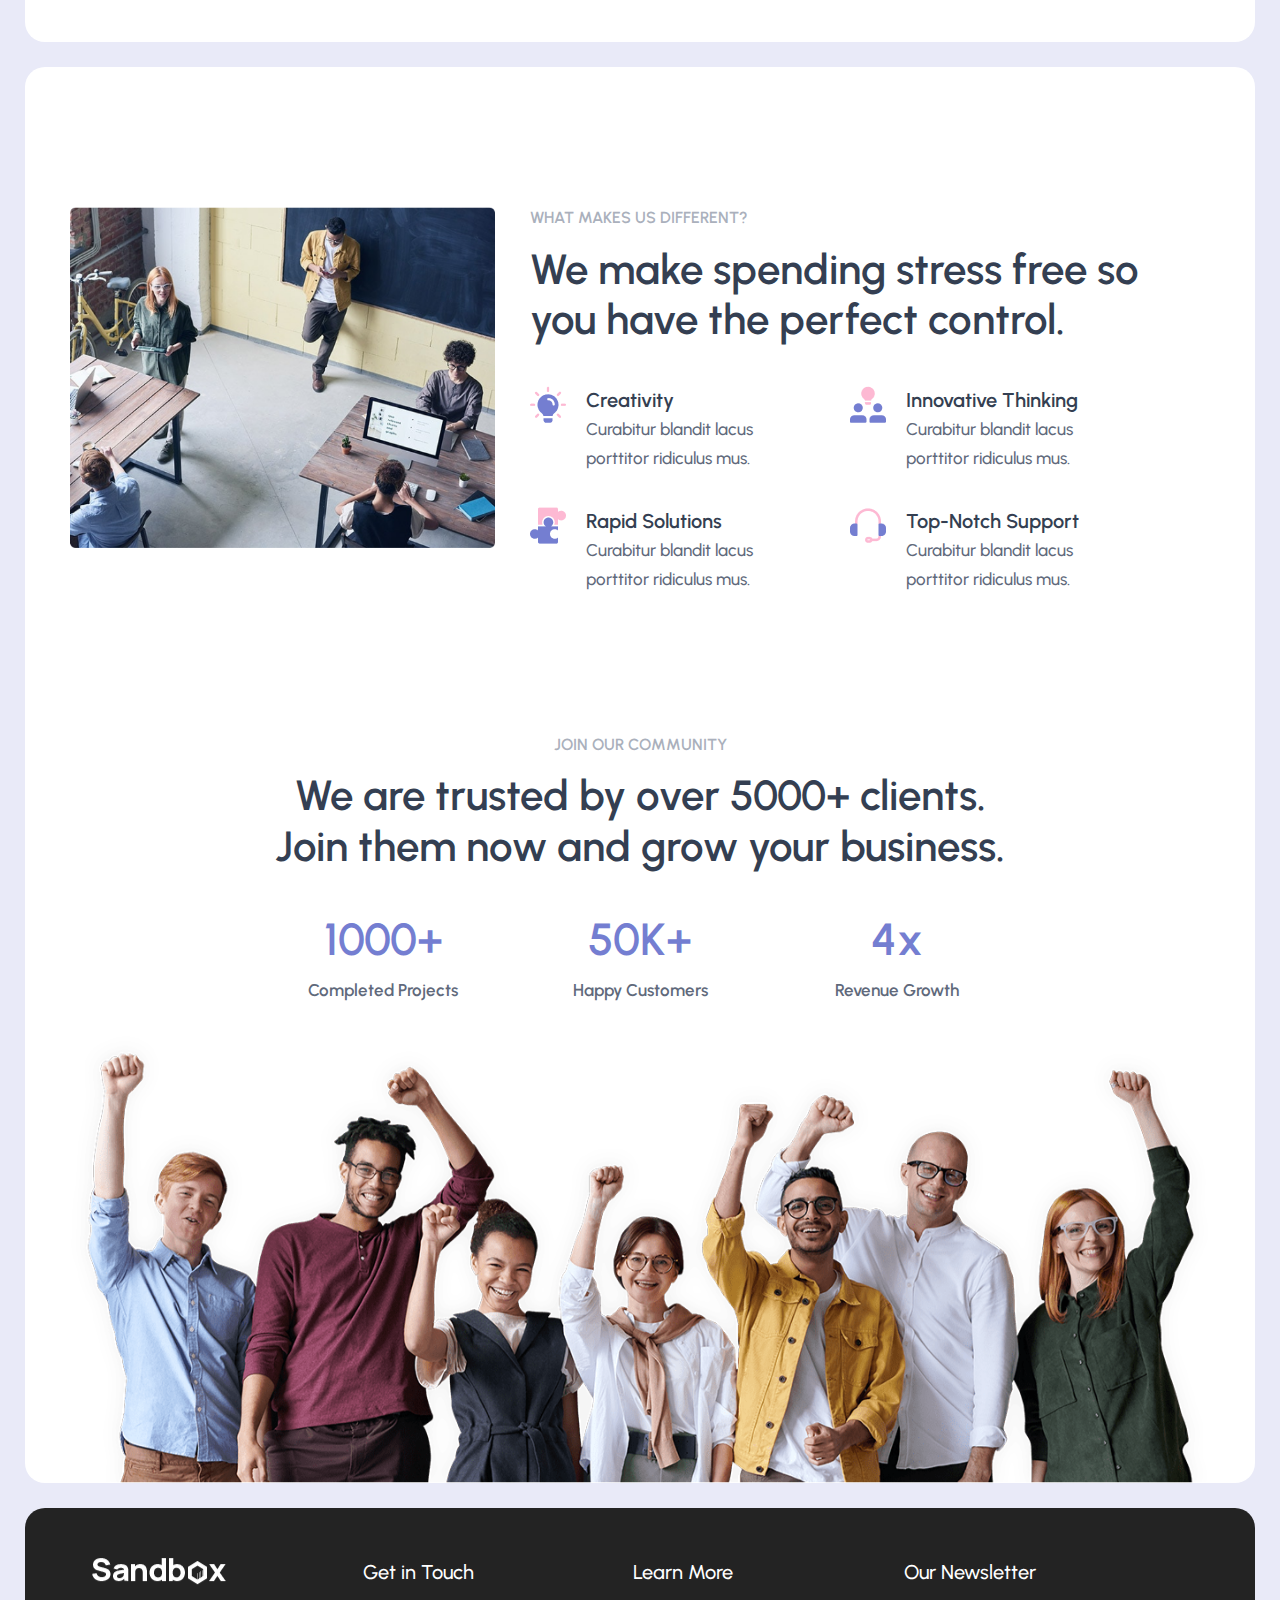
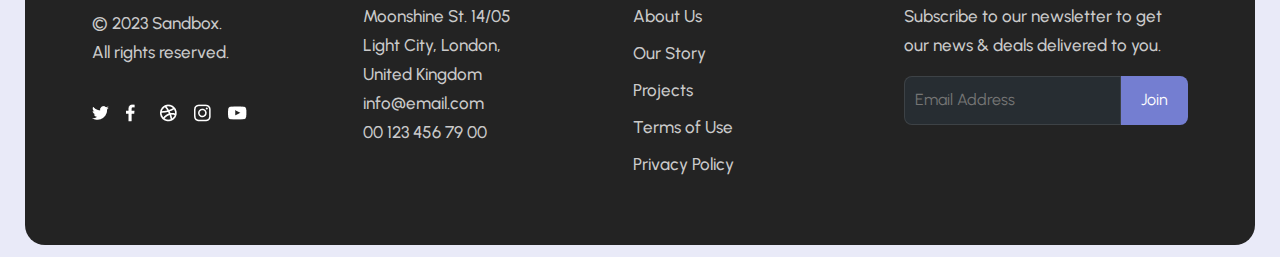
==== commit 44bd338f: "add nav scrool" ====
--- a/sandbox-html-main/index.html
+++ b/sandbox-html-main/index.html
@@ -36,12 +36,12 @@
           <span class="hamburger-line"></span>
         </button>
         <div class="navlinkwrap">
-          <div class="navlinkhold"><a href="" class="navlinkholdatag">Demos</a></div>
-          <div class="navlinkhold"><a href="" class="navlinkholdatag">Pages</a></div>
-          <div class="navlinkhold"><a href="" class="navlinkholdatag">Projects</a></div>
-          <div class="navlinkhold"><a href="" class="navlinkholdatag">Blog</a></div>
-          <div class="navlinkhold"><a href="" class="navlinkholdatag">Blocks</a></div>
-          <div class="navlinkhold"><a href="" class="navlinkholdatag">Documentation</a></div>
+          <div class="navlinkhold"><a href="#demos" class="navlinkholdatag">Demos</a></div>
+          <div class="navlinkhold"><a href="#pages" class="navlinkholdatag">Pages</a></div>
+          <div class="navlinkhold"><a href="#projects" class="navlinkholdatag">Projects</a></div>
+          <div class="navlinkhold"><a href="#blog" class="navlinkholdatag">Blog</a></div>
+          <div class="navlinkhold"><a href="#blocks" class="navlinkholdatag">Blocks</a></div>
+          <div class="navlinkhold"><a href="#documentation" class="navlinkholdatag">Documentation</a></div>
           <div class="mobile-navdrophold">
             <div>EN</div>
             <div>__</div>
--- a/sandbox-html-main/css/styles.css
+++ b/sandbox-html-main/css/styles.css
@@ -2,6 +2,7 @@
     margin: 0;
     padding: 0;
     box-sizing: border-box;
+    scroll-behavior: smooth ;
 }
 
 body{
